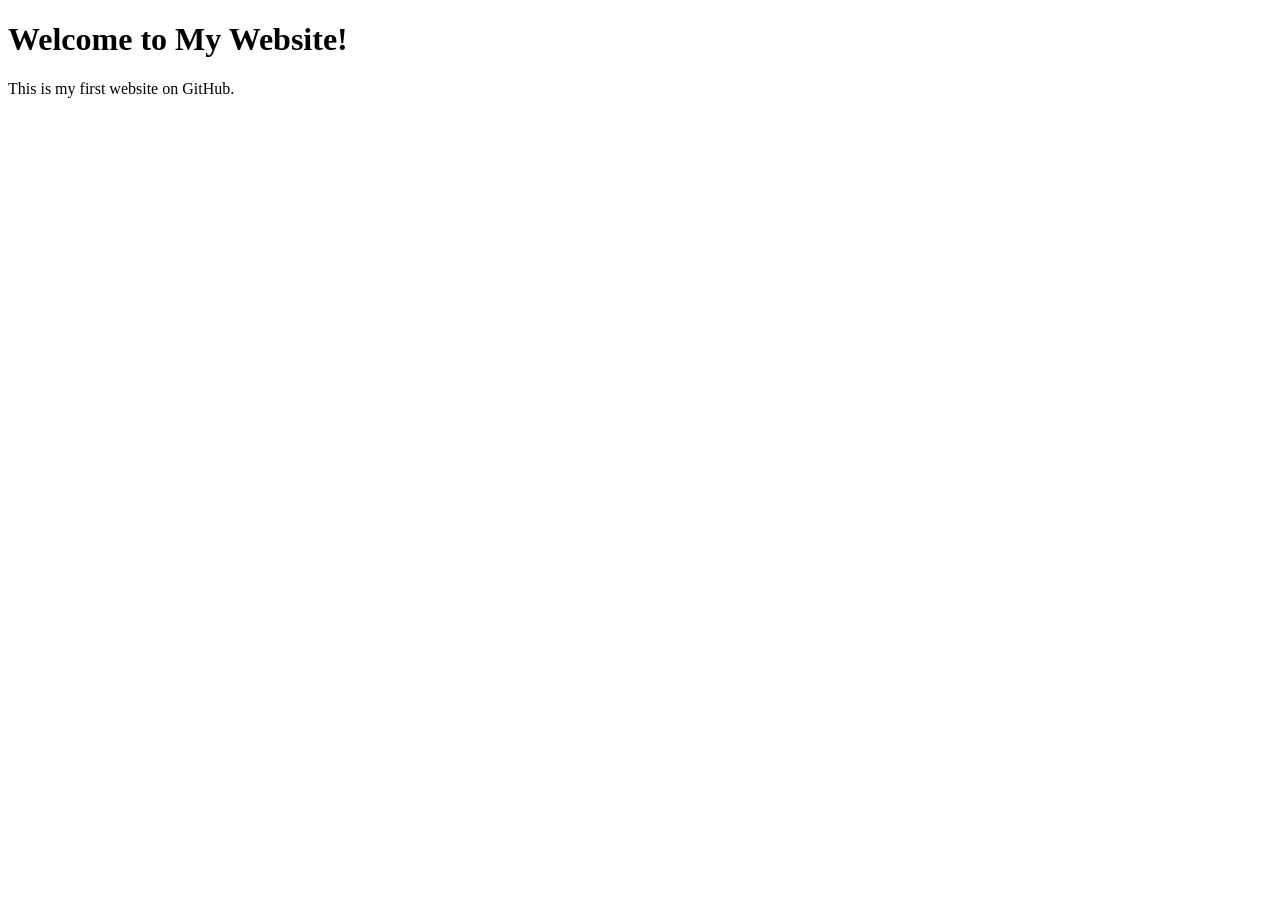
==== index.html @ 2e609c46 "Create index.html" ====
<!DOCTYPE html>
<html lang="en">
<head>
    <meta charset="UTF-8">
    <meta name="viewport" content="width=device-width, initial-scale=1.0">
    <title>My Website</title>
</head>
<body>
    <h1>Welcome to My Website!</h1>
    <p>This is my first website on GitHub.</p>
</body>
</html>
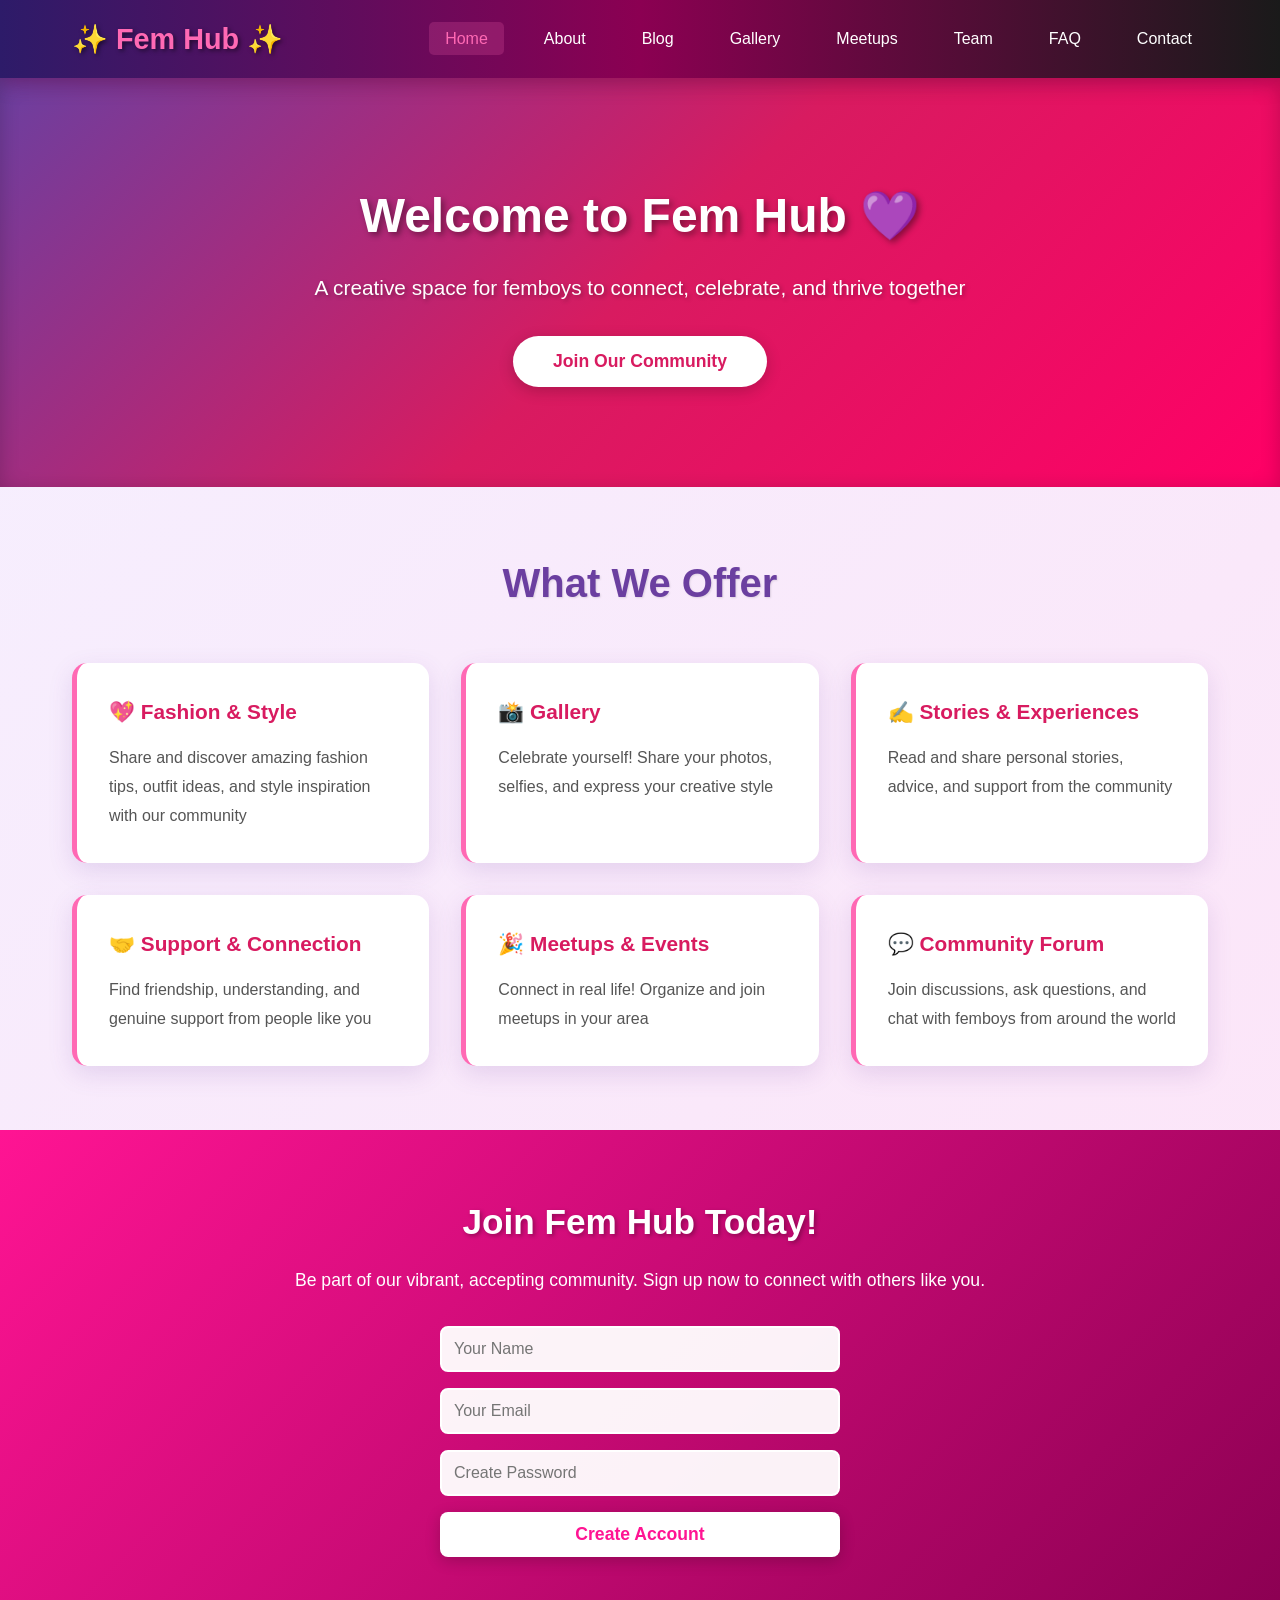
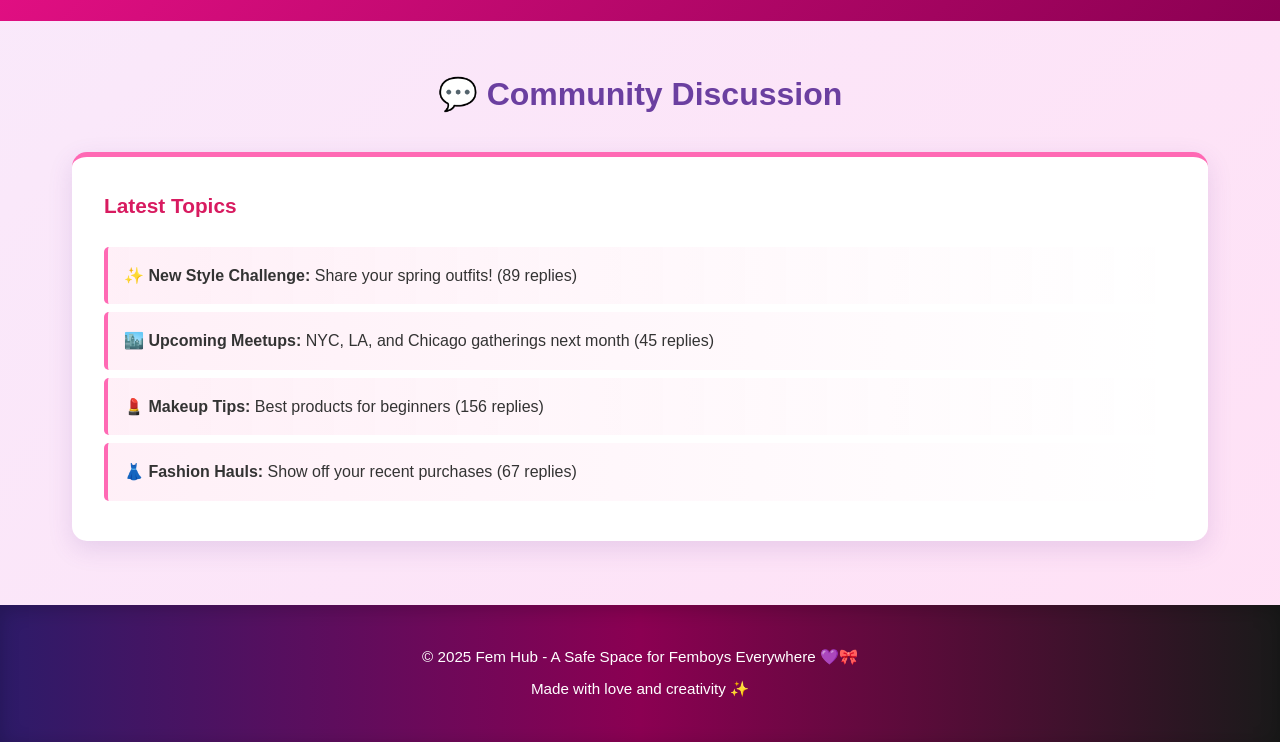
==== commit 13d537be: "Update index.html" ====
--- a/index.html
+++ b/index.html
@@ -3,10 +3,93 @@
 <head>
     <meta charset="UTF-8">
     <meta name="viewport" content="width=device-width, initial-scale=1.0">
-    <title>My Website</title>
+    <title>Fem Hub - Femboy Community</title>
+    <link rel="stylesheet" href="style.css">
 </head>
 <body>
-    <h1>Welcome to My Website!</h1>
-    <p>This is my first website on GitHub.</p>
+    <nav class="navbar">
+        <div class="nav-container">
+            <a href="index.html" class="logo">✨ Fem Hub ✨</a>
+            <ul class="nav-menu">
+                <li><a href="index.html" class="active">Home</a></li>
+                <li><a href="about.html">About</a></li>
+                <li><a href="blog.html">Blog</a></li>
+                <li><a href="gallery.html">Gallery</a></li>
+                <li><a href="services.html">Meetups</a></li>
+                <li><a href="team.html">Team</a></li>
+                <li><a href="faq.html">FAQ</a></li>
+                <li><a href="contact.html">Contact</a></li>
+            </ul>
+        </div>
+    </nav>
+
+    <section class="hero">
+        <div class="hero-content">
+            <h1>Welcome to Fem Hub 💜</h1>
+            <p>A creative space for femboys to connect, celebrate, and thrive together</p>
+            <button class="cta-button" onclick="document.getElementById('signup').scrollIntoView({behavior: 'smooth'})">Join Our Community</button>
+        </div>
+    </section>
+
+    <section class="features">
+        <h2>What We Offer</h2>
+        <div class="feature-grid">
+            <div class="feature-card">
+                <h3>💖 Fashion & Style</h3>
+                <p>Share and discover amazing fashion tips, outfit ideas, and style inspiration with our community</p>
+            </div>
+            <div class="feature-card">
+                <h3>📸 Gallery</h3>
+                <p>Celebrate yourself! Share your photos, selfies, and express your creative style</p>
+            </div>
+            <div class="feature-card">
+                <h3>✍️ Stories & Experiences</h3>
+                <p>Read and share personal stories, advice, and support from the community</p>
+            </div>
+            <div class="feature-card">
+                <h3>🤝 Support & Connection</h3>
+                <p>Find friendship, understanding, and genuine support from people like you</p>
+            </div>
+            <div class="feature-card">
+                <h3>🎉 Meetups & Events</h3>
+                <p>Connect in real life! Organize and join meetups in your area</p>
+            </div>
+            <div class="feature-card">
+                <h3>💬 Community Forum</h3>
+                <p>Join discussions, ask questions, and chat with femboys from around the world</p>
+            </div>
+        </div>
+    </section>
+
+    <section id="signup" class="signup-section">
+        <h2>Join Fem Hub Today!</h2>
+        <p>Be part of our vibrant, accepting community. Sign up now to connect with others like you.</p>
+        <form class="signup-form">
+            <input type="text" placeholder="Your Name" required>
+            <input type="email" placeholder="Your Email" required>
+            <input type="password" placeholder="Create Password" required>
+            <button type="submit" class="submit-btn">Create Account</button>
+        </form>
+    </section>
+
+    <section class="discussion-area">
+        <h2>💬 Community Discussion</h2>
+        <div class="discussion-container">
+            <div class="discussion-item">
+                <h3>Latest Topics</h3>
+                <ul>
+                    <li><strong>✨ New Style Challenge:</strong> Share your spring outfits! (89 replies)</li>
+                    <li><strong>🏙️ Upcoming Meetups:</strong> NYC, LA, and Chicago gatherings next month (45 replies)</li>
+                    <li><strong>💄 Makeup Tips:</strong> Best products for beginners (156 replies)</li>
+                    <li><strong>👗 Fashion Hauls:</strong> Show off your recent purchases (67 replies)</li>
+                </ul>
+            </div>
+        </div>
+    </section>
+
+    <footer>
+        <p>&copy; 2025 Fem Hub - A Safe Space for Femboys Everywhere 💜🎀</p>
+        <p>Made with love and creativity ✨</p>
+    </footer>
 </body>
 </html>
--- a/style.css
+++ b/style.css
@@ -0,0 +1,469 @@
+* {
+    margin: 0;
+    padding: 0;
+    box-sizing: border-box;
+}
+
+body {
+    font-family: 'Arial', sans-serif;
+    line-height: 1.6;
+    color: #333;
+    background: linear-gradient(135deg, #f5f0ff 0%, #ffe0f5 100%);
+    min-height: 100vh;
+}
+
+/* NAVBAR */
+.navbar {
+    background: linear-gradient(90deg, #2d1b69 0%, #8b0052 50%, #1a1a1a 100%);
+    padding: 1rem 0;
+    position: sticky;
+    top: 0;
+    z-index: 1000;
+    box-shadow: 0 4px 20px rgba(139, 0, 82, 0.3);
+}
+
+.nav-container {
+    max-width: 1200px;
+    margin: 0 auto;
+    display: flex;
+    justify-content: space-between;
+    align-items: center;
+    padding: 0 2rem;
+}
+
+.logo {
+    color: #ff69b4;
+    font-size: 1.8rem;
+    font-weight: bold;
+    text-decoration: none;
+    text-shadow: 2px 2px 4px rgba(0, 0, 0, 0.5);
+}
+
+.nav-menu {
+    display: flex;
+    list-style: none;
+    gap: 1.5rem;
+    flex-wrap: wrap;
+    justify-content: center;
+}
+
+.nav-menu a {
+    color: white;
+    text-decoration: none;
+    font-weight: 500;
+    transition: all 0.3s ease;
+    padding: 0.5rem 1rem;
+    border-radius: 5px;
+}
+
+.nav-menu a:hover,
+.nav-menu a.active {
+    color: #ff69b4;
+    background: rgba(255, 105, 180, 0.2);
+    transform: scale(1.05);
+}
+
+/* HERO SECTION */
+.hero {
+    background: linear-gradient(135deg, #6b3fa0 0%, #d81b60 50%, #ff0066 100%);
+    color: white;
+    padding: 100px 2rem;
+    text-align: center;
+    box-shadow: inset 0 4px 20px rgba(0, 0, 0, 0.2);
+}
+
+.hero-content h1 {
+    font-size: 3rem;
+    margin-bottom: 1rem;
+    text-shadow: 3px 3px 6px rgba(0, 0, 0, 0.4);
+    animation: fadeInDown 1s ease;
+}
+
+.hero-content p {
+    font-size: 1.3rem;
+    margin-bottom: 2rem;
+    text-shadow: 2px 2px 4px rgba(0, 0, 0, 0.3);
+}
+
+.cta-button {
+    background: white;
+    color: #d81b60;
+    border: none;
+    padding: 15px 40px;
+    font-size: 1.1rem;
+    border-radius: 50px;
+    cursor: pointer;
+    font-weight: bold;
+    transition: all 0.3s ease;
+    box-shadow: 0 4px 15px rgba(0, 0, 0, 0.2);
+}
+
+.cta-button:hover {
+    transform: translateY(-3px);
+    box-shadow: 0 6px 25px rgba(0, 0, 0, 0.3);
+    background: #ff69b4;
+    color: white;
+}
+
+/* FEATURES SECTION */
+.features {
+    max-width: 1200px;
+    margin: 4rem auto;
+    padding: 0 2rem;
+}
+
+.features h2 {
+    text-align: center;
+    font-size: 2.5rem;
+    color: #6b3fa0;
+    margin-bottom: 3rem;
+    text-shadow: 1px 1px 2px rgba(0, 0, 0, 0.1);
+}
+
+.feature-grid {
+    display: grid;
+    grid-template-columns: repeat(auto-fit, minmax(300px, 1fr));
+    gap: 2rem;
+}
+
+.feature-card {
+    background: white;
+    padding: 2rem;
+    border-radius: 15px;
+    box-shadow: 0 8px 25px rgba(107, 63, 160, 0.15);
+    transition: all 0.3s ease;
+    border-left: 5px solid #ff69b4;
+}
+
+.feature-card:hover {
+    transform: translateY(-10px) scale(1.02);
+    box-shadow: 0 12px 35px rgba(216, 27, 96, 0.25);
+    border-left-color: #d81b60;
+}
+
+.feature-card h3 {
+    color: #d81b60;
+    margin-bottom: 1rem;
+    font-size: 1.3rem;
+}
+
+.feature-card p {
+    color: #555;
+    line-height: 1.8;
+}
+
+/* SIGNUP SECTION */
+.signup-section {
+    background: linear-gradient(135deg, #ff1493 0%, #8b0052 100%);
+    color: white;
+    padding: 4rem 2rem;
+    text-align: center;
+    margin: 3rem 0;
+}
+
+.signup-section h2 {
+    font-size: 2.2rem;
+    margin-bottom: 1rem;
+    text-shadow: 2px 2px 4px rgba(0, 0, 0, 0.3);
+}
+
+.signup-section p {
+    font-size: 1.1rem;
+    margin-bottom: 2rem;
+}
+
+.signup-form {
+    max-width: 400px;
+    margin: 0 auto;
+    display: flex;
+    flex-direction: column;
+    gap: 1rem;
+}
+
+.signup-form input {
+    padding: 12px;
+    border: 2px solid white;
+    border-radius: 8px;
+    font-size: 1rem;
+    background: rgba(255, 255, 255, 0.95);
+    color: #333;
+    transition: all 0.3s ease;
+}
+
+.signup-form input:focus {
+    outline: none;
+    background: white;
+    box-shadow: 0 0 15px rgba(255, 255, 255, 0.5);
+    transform: scale(1.02);
+}
+
+.submit-btn {
+    padding: 12px;
+    background: white;
+    color: #ff1493;
+    border: none;
+    border-radius: 8px;
+    font-size: 1.1rem;
+    font-weight: bold;
+    cursor: pointer;
+    transition: all 0.3s ease;
+    box-shadow: 0 4px 15px rgba(0, 0, 0, 0.2);
+}
+
+.submit-btn:hover {
+    transform: translateY(-2px);
+    box-shadow: 0 6px 25px rgba(0, 0, 0, 0.3);
+    background: #ff69b4;
+}
+
+/* DISCUSSION AREA */
+.discussion-area {
+    max-width: 1200px;
+    margin: 3rem auto;
+    padding: 0 2rem;
+}
+
+.discussion-area h2 {
+    text-align: center;
+    font-size: 2rem;
+    color: #6b3fa0;
+    margin-bottom: 2rem;
+}
+
+.discussion-container {
+    background: white;
+    padding: 2rem;
+    border-radius: 15px;
+    box-shadow: 0 8px 25px rgba(107, 63, 160, 0.15);
+    border-top: 5px solid #ff69b4;
+}
+
+.discussion-item h3 {
+    color: #d81b60;
+    margin-bottom: 1.5rem;
+    font-size: 1.3rem;
+}
+
+.discussion-item ul {
+    list-style: none;
+}
+
+.discussion-item li {
+    padding: 1rem;
+    margin: 0.5rem 0;
+    background: linear-gradient(90deg, rgba(255, 105, 180, 0.1) 0%, transparent 100%);
+    border-left: 4px solid #ff69b4;
+    border-radius: 5px;
+    transition: all 0.3s ease;
+    cursor: pointer;
+}
+
+.discussion-item li:hover {
+    background: linear-gradient(90deg, rgba(255, 105, 180, 0.2) 0%, transparent 100%);
+    transform: translateX(5px);
+}
+
+/* CONTENT SECTIONS */
+.content-section {
+    max-width: 1200px;
+    margin: 2rem auto;
+    padding: 2rem;
+}
+
+.section-title {
+    font-size: 2.5rem;
+    color: #6b3fa0;
+    margin-bottom: 2rem;
+    text-align: center;
+    text-shadow: 1px 1px 2px rgba(0, 0, 0, 0.1);
+}
+
+.content-card {
+    background: white;
+    padding: 2rem;
+    margin: 1.5rem 0;
+    border-radius: 10px;
+    box-shadow: 0 4px 15px rgba(107, 63, 160, 0.1);
+    border-left: 5px solid #ff69b4;
+    transition: all 0.3s ease;
+}
+
+.content-card:hover {
+    transform: translateX(5px);
+    box-shadow: 0 6px 25px rgba(107, 63, 160, 0.2);
+}
+
+.content-card h3 {
+    color: #d81b60;
+    margin-bottom: 1rem;
+    font-size: 1.4rem;
+}
+
+.content-card p {
+    color: #555;
+    line-height: 1.8;
+}
+
+/* GALLERY */
+.gallery-grid {
+    display: grid;
+    grid-template-columns: repeat(auto-fill, minmax(250px, 1fr));
+    gap: 1.5rem;
+    padding: 0 2rem;
+}
+
+.gallery-item {
+    background: linear-gradient(135deg, #ff69b4, #d81b60);
+    padding: 2rem;
+    border-radius: 10px;
+    color: white;
+    text-align: center;
+    transition: all 0.3s ease;
+    cursor: pointer;
+    min-height: 200px;
+    display: flex;
+    flex-direction: column;
+    justify-content: center;
+    align-items: center;
+}
+
+.gallery-item:hover {
+    transform: scale(1.05) rotate(2deg);
+    box-shadow: 0 10px 30px rgba(216, 27, 96, 0.3);
+}
+
+.gallery-item h4 {
+    font-size: 1.2rem;
+    margin-bottom: 0.5rem;
+}
+
+.gallery-item p {
+    font-size: 0.9rem;
+    opacity: 0.9;
+}
+
+/* FAQ SECTION */
+.faq-item {
+    background: white;
+    margin: 1.5rem 0;
+    padding: 1.5rem;
+    border-radius: 10px;
+    box-shadow: 0 4px 15px rgba(107, 63, 160, 0.1);
+    border-left: 5px solid #ff69b4;
+    cursor: pointer;
+    transition: all 0.3s ease;
+}
+
+.faq-item:hover {
+    box-shadow: 0 6px 25px rgba(107, 63, 160, 0.2);
+}
+
+.faq-item h4 {
+    color: #d81b60;
+    margin-bottom: 0.5rem;
+    font-size: 1.1rem;
+}
+
+.faq-item p {
+    color: #666;
+    display: none;
+}
+
+.faq-item.active p {
+    display: block;
+}
+
+/* FORM STYLING */
+.contact-form {
+    max-width: 600px;
+    margin: 2rem auto;
+    background: white;
+    padding: 2rem;
+    border-radius: 10px;
+    box-shadow: 0 8px 25px rgba(107, 63, 160, 0.15);
+}
+
+.contact-form input,
+.contact-form textarea {
+    width: 100%;
+    padding: 1rem;
+    margin: 1rem 0;
+    border: 2px solid #ff69b4;
+    border-radius: 8px;
+    font-family: inherit;
+    font-size: 1rem;
+    transition: all 0.3s ease;
+}
+
+.contact-form input:focus,
+.contact-form textarea:focus {
+    outline: none;
+    box-shadow: 0 0 15px rgba(255, 105, 180, 0.4);
+    border-color: #d81b60;
+}
+
+.contact-form button {
+    width: 100%;
+    padding: 1rem;
+    background: linear-gradient(90deg, #ff69b4, #d81b60);
+    color: white;
+    border: none;
+    border-radius: 8px;
+    font-size: 1.1rem;
+    font-weight: bold;
+    cursor: pointer;
+    transition: all 0.3s ease;
+    box-shadow: 0 4px 15px rgba(216, 27, 96, 0.2);
+}
+
+.contact-form button:hover {
+    transform: translateY(-2px);
+    box-shadow: 0 6px 25px rgba(216, 27, 96, 0.3);
+}
+
+/* FOOTER */
+footer {
+    background: linear-gradient(90deg, #2d1b69 0%, #8b0052 50%, #1a1a1a 100%);
+    color: white;
+    text-align: center;
+    padding: 2rem;
+    margin-top: 4rem;
+    box-shadow: inset 0 4px 20px rgba(0, 0, 0, 0.2);
+}
+
+footer p {
+    margin: 0.5rem 0;
+    font-size: 0.95rem;
+}
+
+/* ANIMATIONS */
+@keyframes fadeInDown {
+    from {
+        opacity: 0;
+        transform: translateY(-20px);
+    }
+    to {
+        opacity: 1;
+        transform: translateY(0);
+    }
+}
+
+/* RESPONSIVE */
+@media (max-width: 768px) {
+    .hero-content h1 {
+        font-size: 2rem;
+    }
+    
+    .nav-menu {
+        flex-direction: column;
+        gap: 0.5rem;
+    }
+    
+    .feature-grid {
+        grid-template-columns: 1fr;
+    }
+    
+    .gallery-grid {
+        grid-template-columns: repeat(auto-fill, minmax(150px, 1fr));
+    }
+}
